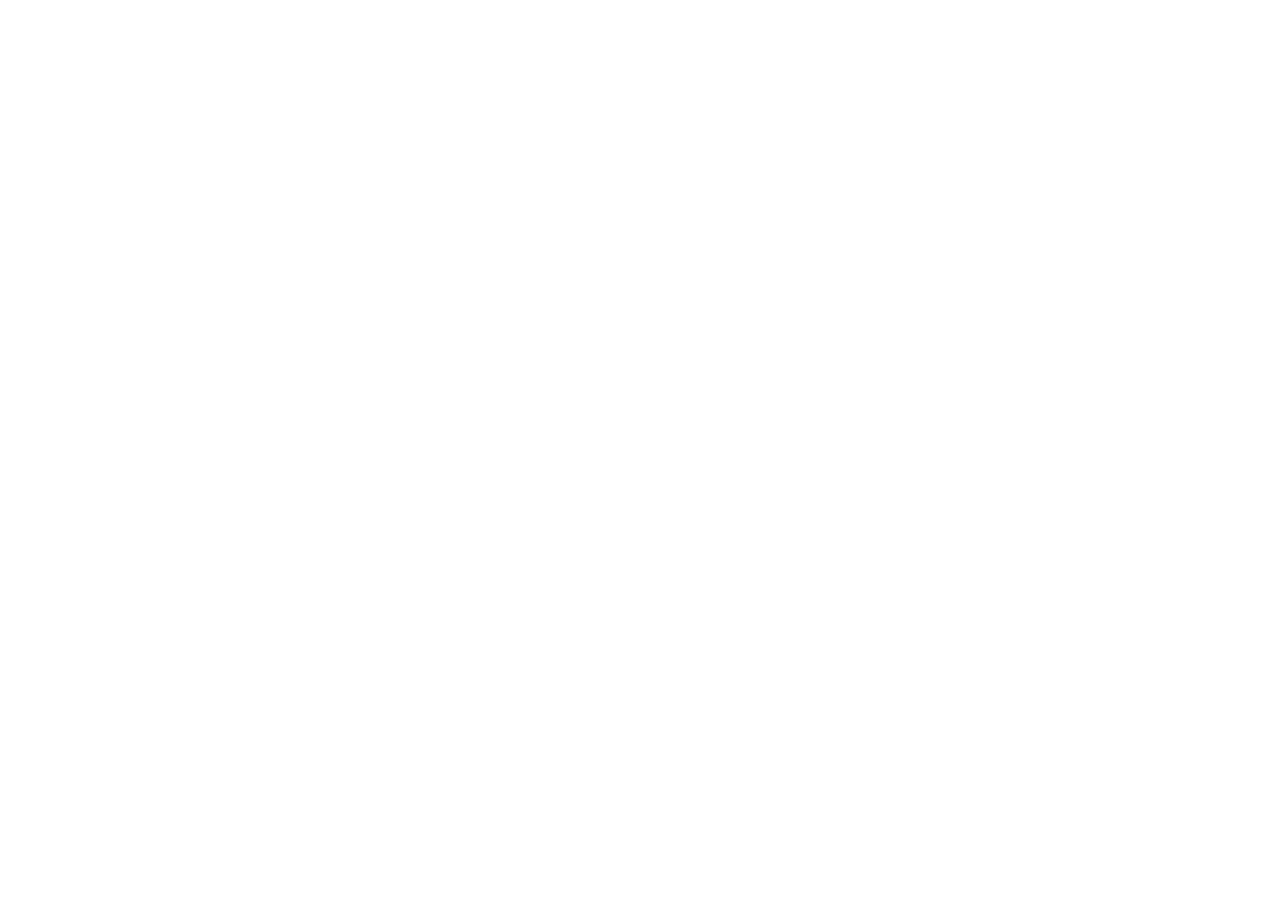
==== landing.html @ 8eaad233 "Add files via upload" ====
<!DOCTYPE html>
<html lang="en">
  <head>
    <meta charset="UTF-8" />
    <meta name="viewport" content="width=device-width, initial-scale=1.0" />
    <title>Document</title>
  </head>
  <body></body>
</html>
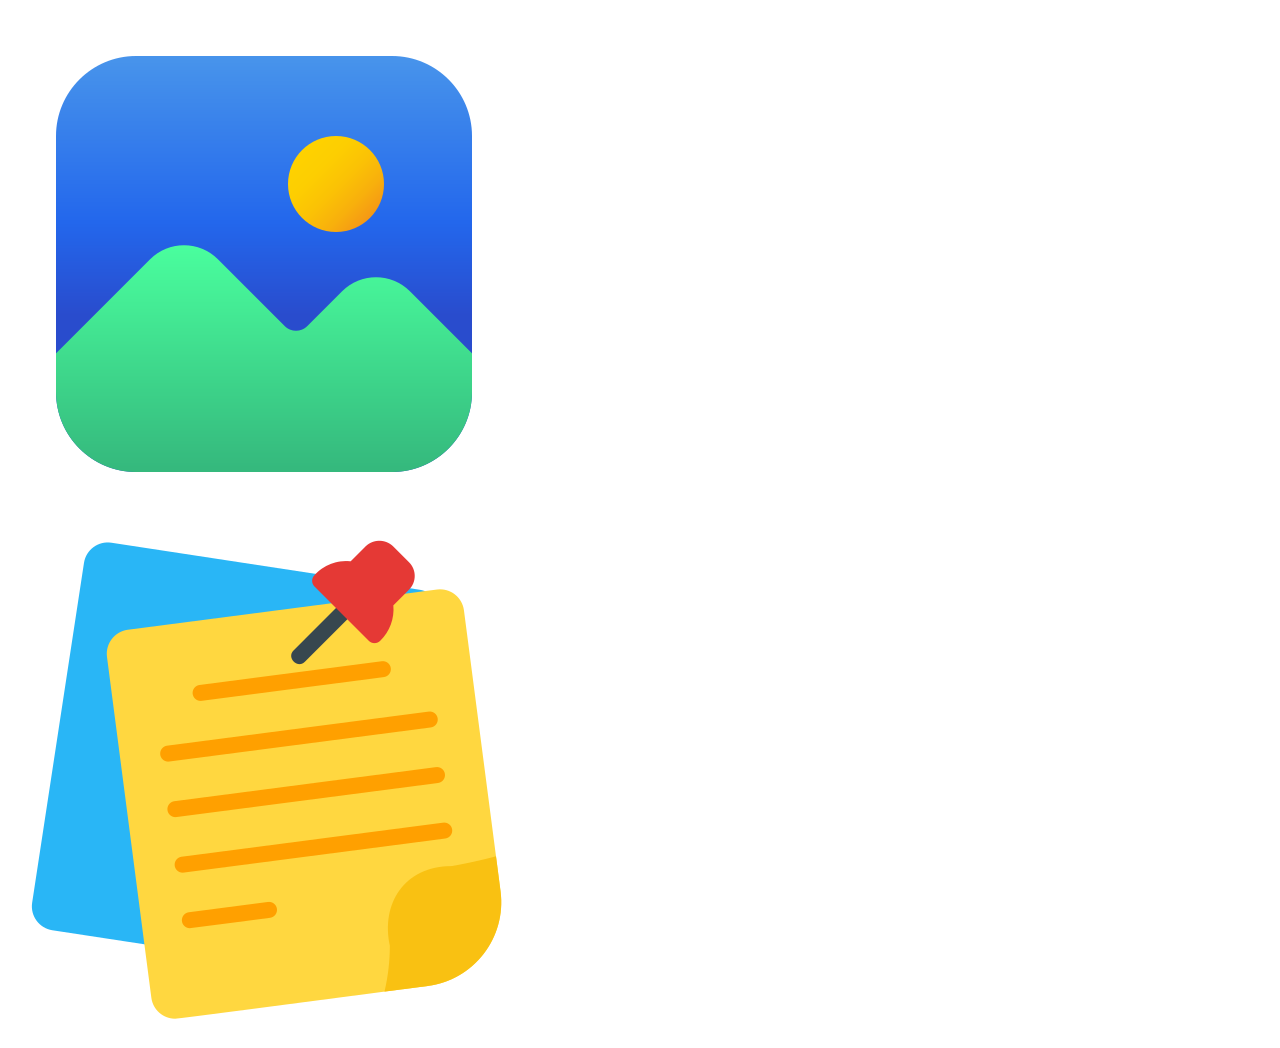
==== commit 7fec2bb6: "Add files via upload" ====
--- a/landing.html
+++ b/landing.html
@@ -3,7 +3,18 @@
   <head>
     <meta charset="UTF-8" />
     <meta name="viewport" content="width=device-width, initial-scale=1.0" />
-    <title>Document</title>
+    <title>4th Aniv!</title>
+
+    <link rel="stylesheet" type="text/css" href="landing.css" />
   </head>
-  <body></body>
+  <body>
+    <div class="icons-container">
+      <div class="gallery-container">
+        <img src="picture.png" />
+      </div>
+      <div class="notes-container">
+        <img src="sticky-note.png" />
+      </div>
+    </div>
+  </body>
 </html>
--- a/landing.css
+++ b/landing.css
@@ -0,0 +1,127 @@
+@font-face {
+  font-family: "Open-sans-custom";
+  src: url(OpenSans-Regular.ttf) format("ttf");
+  font-weight: normal;
+  font-style: normal;
+}
+
+@media screen and (max-width: 480px) {
+  body {
+    background-image: url("IMG_1071.jpg");
+    background-position: center;
+    background-repeat: no-repeat;
+    background-size: cover;
+    height: 100%;
+    background-attachment: fixed;
+    align-items: center;
+    justify-content: center;
+  }
+
+  .icons-container {
+    margin-top: 650px;
+    display: flex;
+    flex-direction: row;
+    gap: 20px;
+    justify-content: center;
+    align-items: center;
+  }
+
+  .notes-container {
+    width: 60px;
+    height: 60px;
+    background-color: white;
+    display: flex;
+    justify-content: center;
+    align-items: center;
+    border-radius: 20px;
+  }
+
+  .gallery-container {
+    width: 60px;
+    height: 60px;
+    background-color: white;
+    display: flex;
+    justify-content: center;
+    align-items: center;
+    border-radius: 20px;
+  }
+  img {
+    width: 50px;
+  }
+
+  /* body::before {
+    content: "";
+    position: absolute;
+    top: 0;
+    left: 0;
+    width: 100%;
+    height: 200%;
+    background: rgba(112, 112, 112, 0.288);
+    backdrop-filter: blur(10px);
+    z-index: -1;
+  } */
+
+  .pass {
+    padding-top: 70px;
+    color: whitesmoke;
+    font-size: 25px;
+    text-align: center;
+  }
+
+  .phone-container {
+    font-family: "Open-sans-custom", sans-serif;
+    align-items: center;
+    justify-content: center;
+    text-align: center;
+  }
+  .passcode-dsplay {
+    display: flex;
+    justify-content: center;
+
+    background-color: aqua;
+    width: 20px;
+    height: 20px;
+  }
+
+  .dot {
+    display: inline-block;
+    width: 15px;
+    height: 15px;
+
+    background: gray;
+    border-radius: 50%;
+    transition: 0.3s;
+    margin: 50px 5px;
+  }
+
+  .filled {
+    background: white;
+  }
+
+  .keypad {
+    display: grid;
+    grid-template-columns: repeat(3, 1fr);
+    gap: 25px;
+    margin: 15px auto 0;
+    width: fit-content;
+    text-align: center;
+  }
+  button {
+    width: 80px;
+    height: 80px;
+    font-size: 25px;
+    border: none;
+    border-radius: 50%;
+    cursor: pointer;
+    background-color: rgba(240, 248, 255, 0);
+    color: white;
+  }
+  button:hover {
+    background: lightgray;
+  }
+  p {
+    color: white;
+    font-size: 16px;
+    margin-top: 10px;
+  }
+}
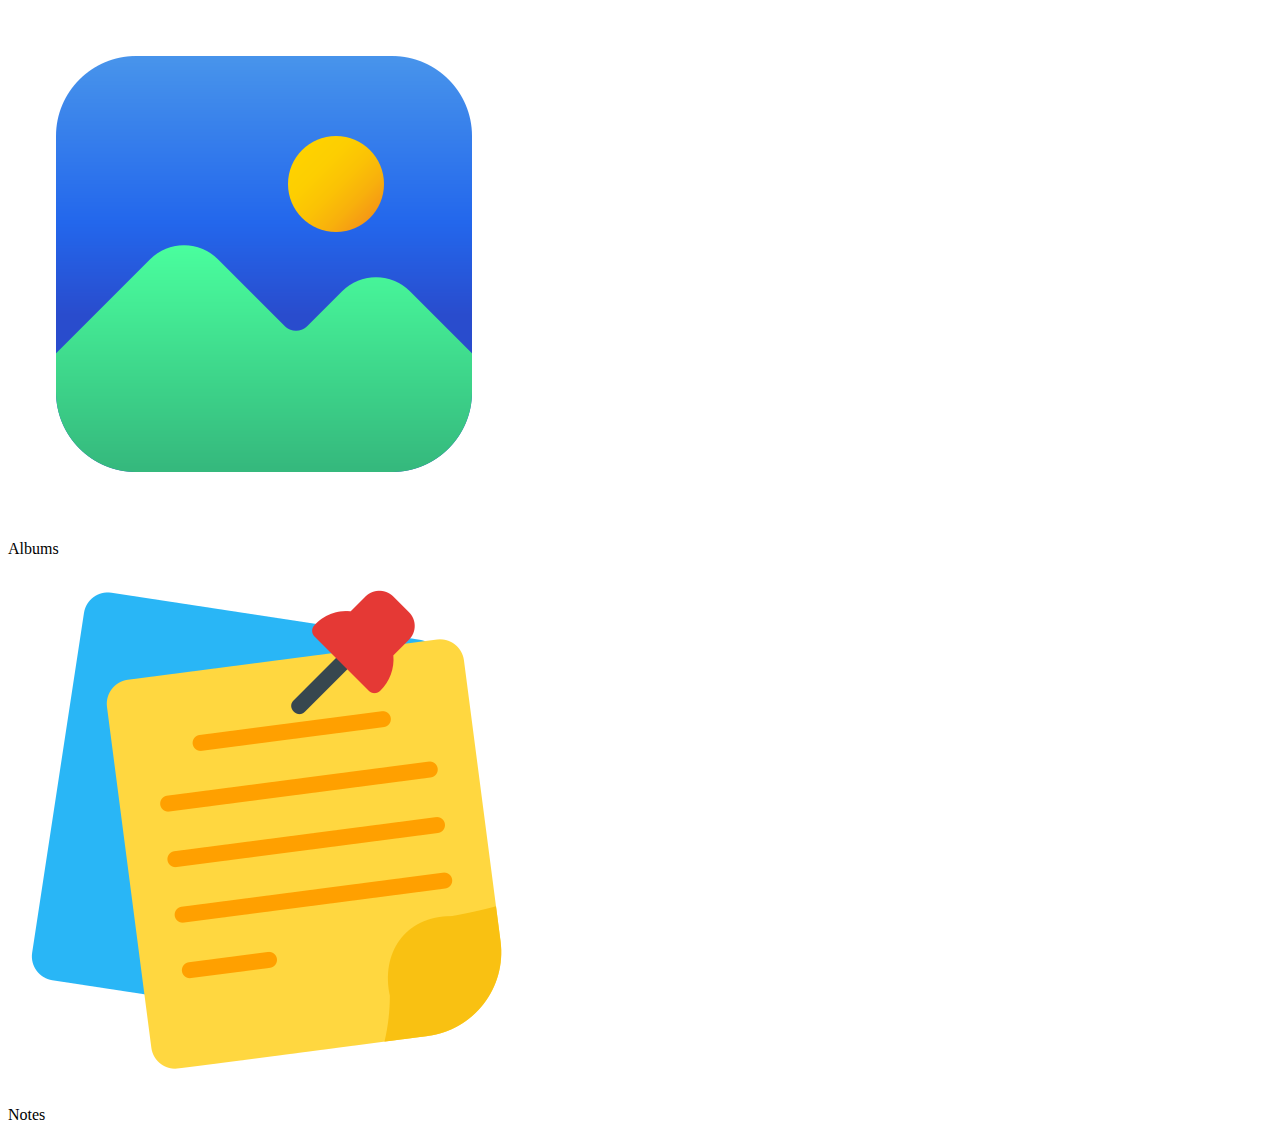
==== commit fc07b49d: "Add files via upload" ====
--- a/landing.html
+++ b/landing.html
@@ -9,12 +9,24 @@
   </head>
   <body>
     <div class="icons-container">
-      <div class="gallery-container">
-        <img src="picture.png" />
+      <div class="title-container">
+        <div class="gallery-container">
+          <a href="gallery.html"><img src="picture.png" /></a>
+        </div>
+        <p>Albums</p>
       </div>
-      <div class="notes-container">
-        <img src="sticky-note.png" />
+
+      <div class="title-container">
+        <div class="notes-container">
+          <a href=""><img src="sticky-note.png" /></a>
+        </div>
+        <p>Notes</p>
       </div>
     </div>
+    <!-- 
+    <div class="icon-title-container">
+      <div class="albums-title">Albums</div>
+      <div class="notes-title">Notes</div>
+    </div> -->
   </body>
 </html>
--- a/landing.css
+++ b/landing.css
@@ -7,6 +7,8 @@
 
 @media screen and (max-width: 480px) {
   body {
+    color: white;
+    font-family: "Open-sans-custom", sans-serif;
     background-image: url("IMG_1071.jpg");
     background-position: center;
     background-repeat: no-repeat;
@@ -17,11 +19,26 @@
     justify-content: center;
   }
 
-  .icons-container {
-    margin-top: 650px;
+  .title-container {
+    display: flex;
+    flex-direction: column;
+    justify-content: center;
+    align-items: center;
+  }
+
+  .icon-title-container {
     display: flex;
     flex-direction: row;
-    gap: 20px;
+    justify-content: center;
+    align-items: center;
+    gap: 80px;
+  }
+
+  .icons-container {
+    margin-top: 400px;
+    display: flex;
+    flex-direction: row;
+    gap: 65px;
     justify-content: center;
     align-items: center;
   }
